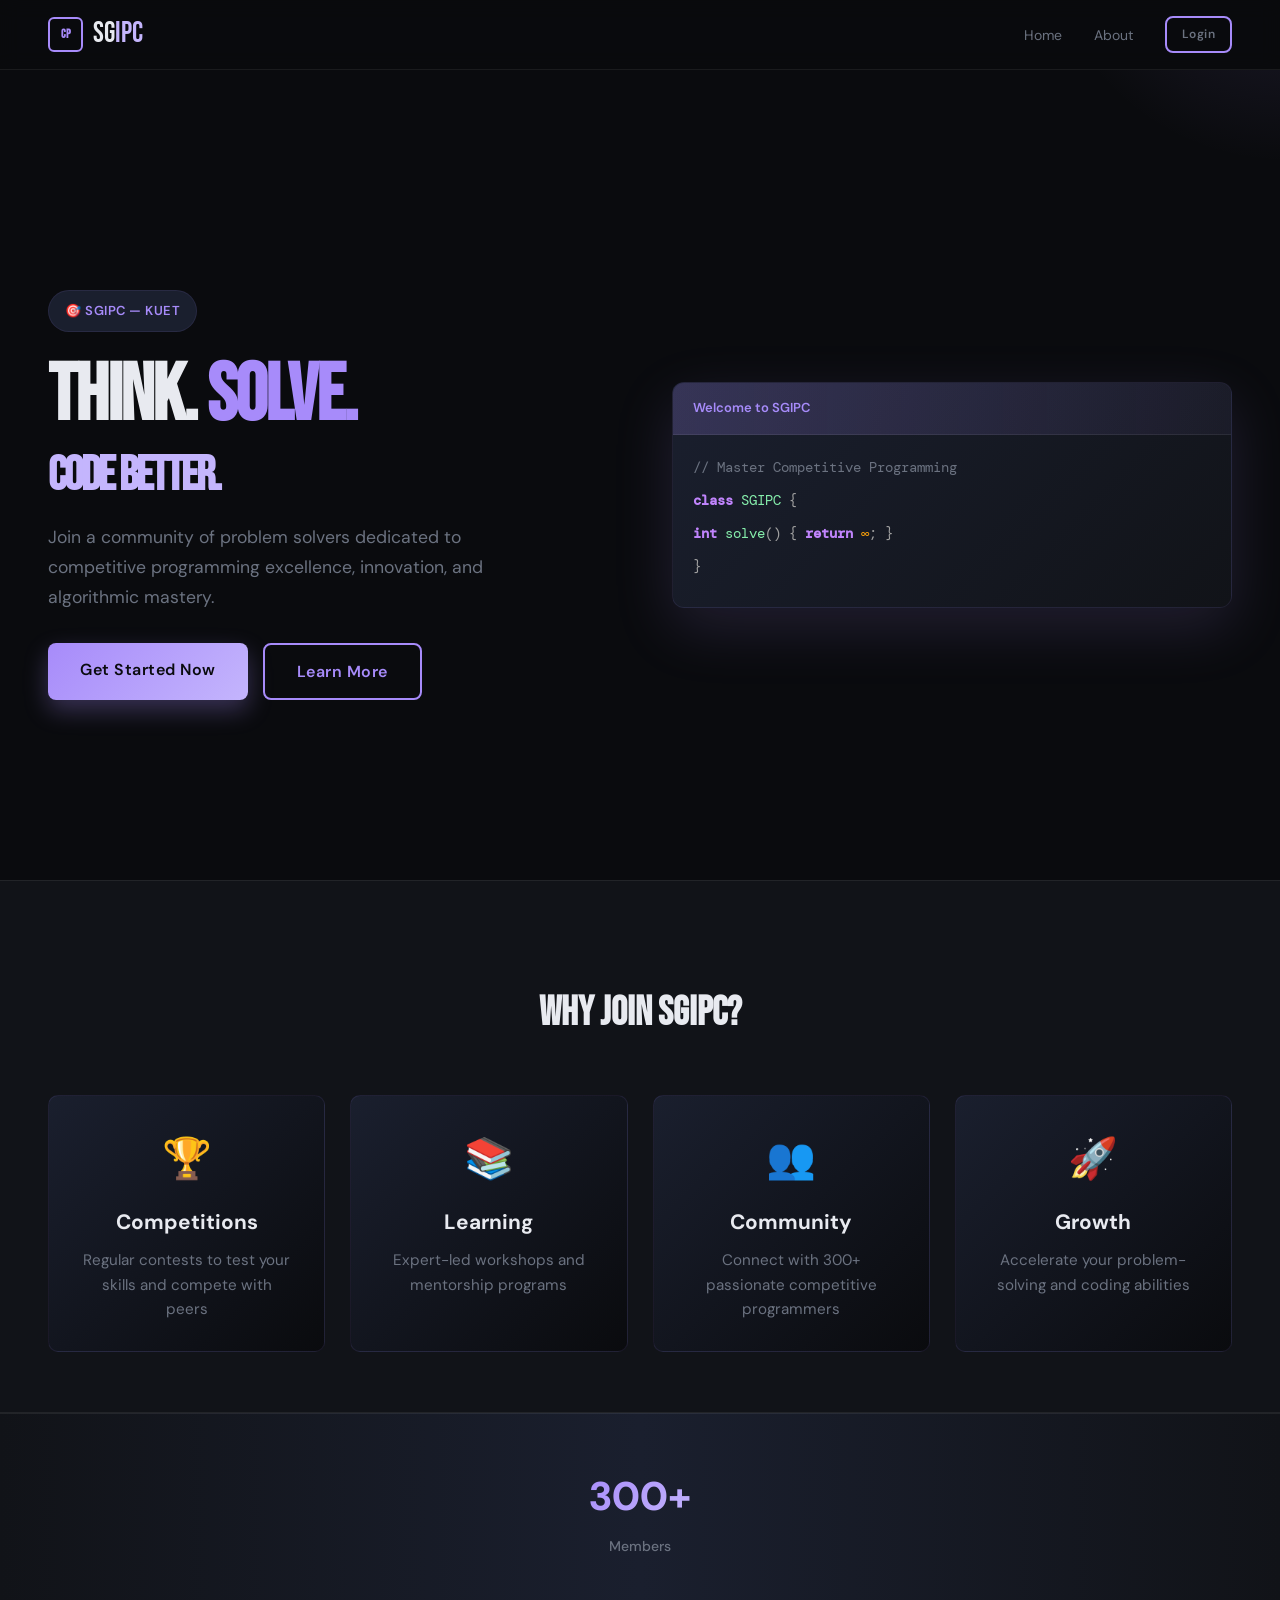
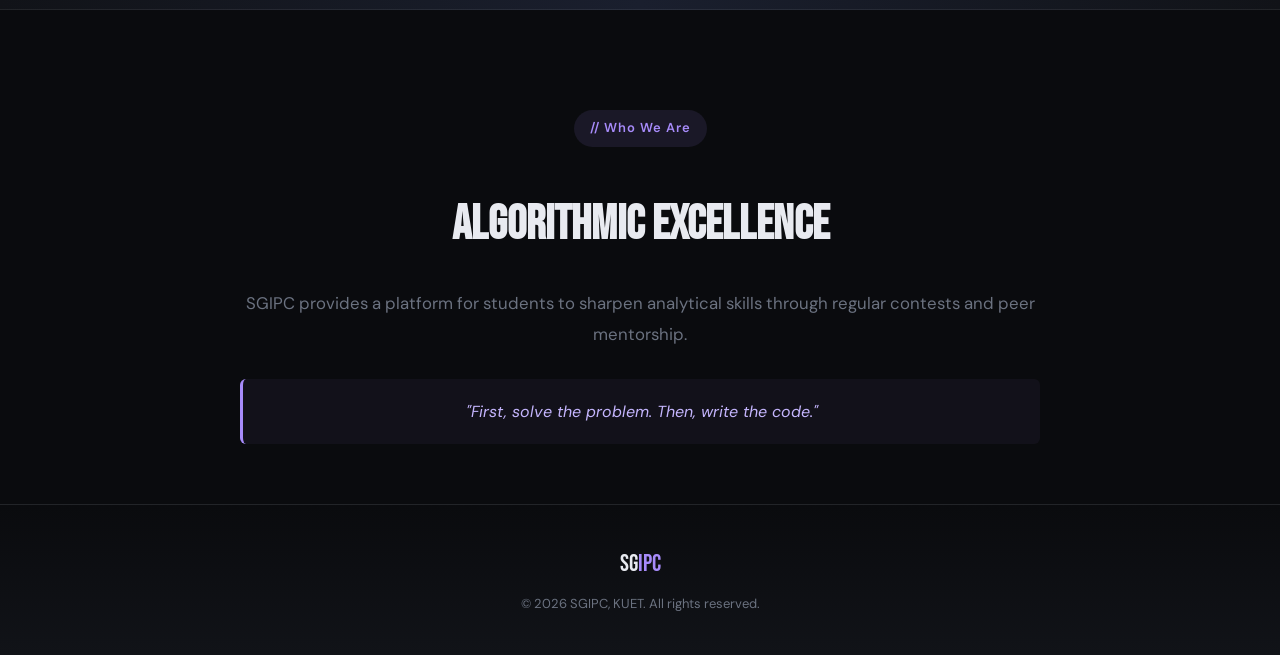
==== index.html @ 1c1005d3 "Home page, Log in Page, Sign up page added. (Make this progress in two weeks, but forget to commit)" ====
<!DOCTYPE html>
<html lang="en">
<head>
  <meta charset="UTF-8" />
  <meta name="viewport" content="width=device-width, initial-scale=1.0" />
  <title>SGIPC – Competitive Programming Club</title>
  <link rel="preconnect" href="https://fonts.googleapis.com" />
  <link rel="preconnect" href="https://fonts.gstatic.com" crossorigin />
  <link href="https://fonts.googleapis.com/css2?family=Bebas+Neue&family=DM+Sans:wght@400;500;700&family=DM+Mono:wght@400;500&display=swap" rel="stylesheet" />
  <link rel="stylesheet" href="style.css">
</head>
<body>

<nav>
  <a href="index.html" class="nav-logo">
    <div class="logo-icon">CP</div>
    <span>SG<span class="acc">IPC</span></span>
  </a>
  <ul class="nav-links">
    <li><a href="#home">Home</a></li>
    <li><a href="#about">About</a></li>
    <li><a href="auth.html" class="btn btn-outline" style="padding:7px 15px; font-size:12px;">Login</a></li>
  </ul>
</nav>

<section id="home" class="hero">
  <div class="hero-content">
    <div class="hero-badge">🎯 SGIPC — KUET </div>
    <h1 class="hero-title">
      Think. <span class="line2">Solve.</span>
      <span class="line3">Code Better.</span>
    </h1>
    <p class="hero-desc">
      Join a community of problem solvers dedicated to competitive programming excellence, innovation, and algorithmic mastery.
    </p>
    <div class="hero-cta">
      <a href="auth.html" class="btn btn-primary btn-lg">Get Started Now</a>
      <a href="#about" class="btn btn-outline btn-lg">Learn More</a>
    </div>
  </div>
  <div class="hero-visual">
    <div class="code-card">
      <div class="code-header">Welcome to SGIPC</div>
      <div class="code-body">
        <div class="code-line"><span class="code-comment">// Master Competitive Programming</span></div>
        <div class="code-line"><span class="code-keyword">class</span> <span class="code-var">SGIPC</span> {</div>
        <div class="code-line">  <span class="code-keyword">int</span> <span class="code-var">solve</span>() { <span class="code-keyword">return</span> <span class="code-num">∞</span>; }</div>
        <div class="code-line">}</div>
      </div>
    </div>
  </div>
</section>

<section class="features">
  <h2>Why Join SGIPC?</h2>
  <div class="feature-grid">
    <div class="feature-card">
      <div class="feature-icon">🏆</div>
      <h3>Competitions</h3>
      <p>Regular contests to test your skills and compete with peers</p>
    </div>
    <div class="feature-card">
      <div class="feature-icon">📚</div>
      <h3>Learning</h3>
      <p>Expert-led workshops and mentorship programs</p>
    </div>
    <div class="feature-card">
      <div class="feature-icon">👥</div>
      <h3>Community</h3>
      <p>Connect with 300+ passionate competitive programmers</p>
    </div>
    <div class="feature-card">
      <div class="feature-icon">🚀</div>
      <h3>Growth</h3>
      <p>Accelerate your problem-solving and coding abilities</p>
    </div>
  </div>
</section>

<div class="stats-bar">
  <div class="stat-item"><span class="stat-num">300+</span><span class="stat-label">Members</span></div>
  
</div>

<section id="about">
  <div class="section-inner">
    <div class="about-text">
      <span class="section-tag">// Who We Are</span>
      <h2 class="section-title">Algorithmic Excellence</h2>
      <p>SGIPC provides a platform for students to sharpen analytical skills through regular contests and peer mentorship.</p>
      <div class="quote-block">"First, solve the problem. Then, write the code."</div>
    </div>
  </div>
</section>

<footer>
  <div class="footer-logo">SG<span>IPC</span></div>
  <p>© 2026 SGIPC, KUET. All rights reserved.</p>
</footer>

</body>
</html>
---- style.css ----
﻿:root {
  --bg: #0a0b0e;
  --bg2: #111318;
  --bg3: #1a1f2e;
  --accent: #a78bfa;
  --accent-light: #c4b5fd;
  --text: #e8eaf0;
  --muted: #6b7280;
  --border: rgba(255,255,255,0.07);
  --border-light: rgba(167,139,250,0.1);
  --font-display: 'Bebas Neue', sans-serif;
  --font-body: 'DM Sans', sans-serif;
  --font-mono: 'DM Mono', monospace;
}

* { box-sizing: border-box; margin: 0; padding: 0; }

html { scroll-behavior: smooth; }

body { background: var(--bg); color: var(--text); font-family: var(--font-body); line-height: 1.6; }

/* Navigation */
nav {
  position: fixed;
  top: 0;
  width: 100%;
  display: flex;
  align-items: center;
  justify-content: space-between;
  padding: 0 3rem;
  height: 70px;
  background: rgba(10, 11, 14, 0.85);
  backdrop-filter: blur(10px);
  z-index: 100;
  border-bottom: 1px solid var(--border);
  transition: all 0.3s ease;
}

nav:hover {
  background: rgba(10, 11, 14, 0.95);
}

.nav-logo {
  font-family: var(--font-display);
  font-size: 1.8rem;
  color: var(--text);
  text-decoration: none;
  display: flex;
  align-items: center;
  gap: 10px;
  transition: 0.3s ease;
}

.nav-logo:hover {
  color: var(--accent);
}

.logo-icon {
  width: 35px;
  height: 35px;
  border: 2px solid var(--accent);
  border-radius: 6px;
  color: var(--accent);
  display: flex;
  align-items: center;
  justify-content: center;
  font-size: 12px;
  font-weight: bold;
}

.acc { color: var(--accent-light); }

.nav-links {
  display: flex;
  gap: 2rem;
  list-style: none;
  align-items: center;
}

.nav-links a {
  color: var(--muted);
  text-decoration: none;
  font-size: 14px;
  transition: all 0.3s ease;
  position: relative;
}

.nav-links a:hover {
  color: var(--accent);
}

.nav-links a:not(.btn)::after {
  content: '';
  position: absolute;
  bottom: -5px;
  left: 0;
  width: 0;
  height: 2px;
  background: var(--accent);
  transition: width 0.3s ease;
}

.nav-links a:not(.btn):hover::after {
  width: 100%;
}

/* Buttons */
.btn {
  padding: 12px 28px;
  border-radius: 8px;
  font-weight: 600;
  text-decoration: none;
  display: inline-block;
  transition: all 0.3s ease;
  cursor: pointer;
  border: none;
  font-size: 15px;
  letter-spacing: 0.5px;
}

.btn-lg {
  padding: 14px 32px;
  font-size: 16px;
}

.btn-primary {
  background: linear-gradient(135deg, var(--accent) 0%, var(--accent-light) 100%);
  color: var(--bg);
  box-shadow: 0 10px 25px rgba(167, 139, 250, 0.3);
}

.btn-primary:hover {
  transform: translateY(-3px);
  box-shadow: 0 15px 35px rgba(167, 139, 250, 0.4);
}

.btn-outline {
  border: 2px solid var(--accent);
  color: var(--accent);
  background: transparent;
}

.btn-outline:hover {
  background: rgba(167, 139, 250, 0.1);
  transform: translateY(-3px);
}

.btn:active {
  transform: translateY(-1px);
}

/* Sections */
section { padding: 100px 3rem 60px; }

.hero {
  margin-top: 70px;
}

.hero {
  min-height: 90vh;
  display: grid;
  grid-template-columns: 1fr 1fr;
  align-items: center;
  gap: 4rem;
  position: relative;
  overflow: hidden;
}

.hero::before {
  content: '';
  position: absolute;
  top: -50%;
  right: -20%;
  width: 500px;
  height: 500px;
  background: radial-gradient(circle, rgba(167,139,250,0.15) 0%, transparent 70%);
  border-radius: 50%;
  pointer-events: none;
}

.hero-content {
  z-index: 1;
  max-width: 500px;
}

.hero-badge {
  display: inline-block;
  background: var(--bg3);
  border: 1px solid var(--border-light);
  color: var(--accent);
  padding: 10px 16px;
  border-radius: 30px;
  font-size: 13px;
  font-weight: 600;
  margin-bottom: 20px;
  letter-spacing: 0.5px;
}

.hero-title {
  font-family: var(--font-display);
  font-size: 5rem;
  line-height: 1.1;
  margin-bottom: 20px;
  letter-spacing: -2px;
}

.line2 { color: var(--accent); }

.line3 {
  color: var(--accent-light);
  font-size: 3rem;
  display: block;
  margin-top: 10px;
}

.hero-desc {
  font-size: 1.1rem;
  color: var(--muted);
  margin: 20px 0 30px;
  line-height: 1.7;
}

.hero-cta {
  display: flex;
  gap: 15px;
  flex-wrap: wrap;
}

.hero-visual {
  z-index: 1;
  perspective: 1000px;
}

.code-card {
  background: linear-gradient(135deg, var(--bg3) 0%, var(--bg2) 100%);
  border: 1px solid var(--border-light);
  border-radius: 12px;
  overflow: hidden;
  box-shadow: 0 20px 60px rgba(167, 139, 250, 0.15);
  transform: translateY(0);
  transition: transform 0.3s ease, box-shadow 0.3s ease;
}

.code-card:hover {
  transform: translateY(-10px);
  box-shadow: 0 30px 80px rgba(167, 139, 250, 0.25);
}

.code-header {
  background: linear-gradient(90deg, rgba(167,139,250,0.2) 0%, rgba(167,139,250,0.05) 100%);
  padding: 15px 20px;
  font-weight: 600;
  color: var(--accent);
  font-size: 13px;
  border-bottom: 1px solid var(--border);
}

.code-body {
  padding: 20px;
  font-family: var(--font-mono);
  font-size: 14px;
  color: #a1a1a1;
  line-height: 1.8;
}

.code-line {
  margin-bottom: 8px;
}

.code-comment { color: #6b7280; }
.code-keyword { color: #c084fc; font-weight: 600; }
.code-var { color: #86efac; }
.code-num { color: #f59e0b; }

/* Features Section */
.features {
  background: var(--bg2);
  border-top: 1px solid var(--border);
  border-bottom: 1px solid var(--border);
}

.features h2 {
  font-family: var(--font-display);
  font-size: 2.5rem;
  text-align: center;
  margin-bottom: 50px;
  color: var(--text);
}

.feature-grid {
  display: grid;
  grid-template-columns: repeat(auto-fit, minmax(250px, 1fr));
  gap: 25px;
  max-width: 1200px;
  margin: 0 auto;
}

.feature-card {
  background: linear-gradient(135deg, var(--bg3) 0%, var(--bg) 100%);
  border: 1px solid var(--border-light);
  padding: 30px;
  border-radius: 10px;
  text-align: center;
  transition: all 0.3s ease;
  cursor: pointer;
}

.feature-card:hover {
  transform: translateY(-8px);
  border-color: var(--accent);
  box-shadow: 0 15px 40px rgba(167, 139, 250, 0.2);
}

.feature-icon {
  font-size: 2.5rem;
  margin-bottom: 15px;
  display: block;
}

.feature-card h3 {
  font-size: 1.3rem;
  margin-bottom: 10px;
  color: var(--text);
}

.feature-card p {
  color: var(--muted);
  font-size: 0.95rem;
  line-height: 1.6;
}

.stats-bar {
  display: flex;
  justify-content: center;
  gap: 4rem;
  padding: 50px 0;
  background: linear-gradient(90deg, var(--bg2) 0%, var(--bg3) 50%, var(--bg2) 100%);
  border-top: 1px solid var(--border);
  border-bottom: 1px solid var(--border);
  margin: 0 !important;
}

.stat-item {
  text-align: center;
}

.stat-num {
  display: block;
  font-size: 2.5rem;
  font-weight: 800;
  background: linear-gradient(135deg, var(--accent) 0%, var(--accent-light) 100%);
  -webkit-background-clip: text;
  -webkit-text-fill-color: transparent;
  background-clip: text;
  margin-bottom: 5px;
}

.stat-label {
  font-size: 14px;
  color: var(--muted);
  font-weight: 500;
}

.section-inner {
  max-width: 800px;
  margin: 0 auto;
}

.about-text {
  text-align: center;
}

.section-tag {
  color: var(--accent);
  font-size: 13px;
  font-weight: 600;
  letter-spacing: 1px;
  display: inline-block;
  padding: 8px 16px;
  background: rgba(167, 139, 250, 0.1);
  border-radius: 20px;
  margin-bottom: 20px;
}

.section-title {
  font-family: var(--font-display);
  font-size: 3rem;
  margin: 20px 0 25px;
  color: var(--text);
}

.about-text p {
  font-size: 1.05rem;
  color: var(--muted);
  line-height: 1.8;
  margin-bottom: 25px;
}

.quote-block {
  font-style: italic;
  color: var(--accent-light);
  margin-top: 30px;
  padding: 20px;
  border-left: 3px solid var(--accent);
  background: rgba(167, 139, 250, 0.05);
  border-radius: 6px;
}

/* Forms */
input { width: 100%; padding: 12px; background: var(--bg); border: 1px solid var(--border); border-radius: 6px; color: var(--text); outline: none; }
input:focus { border-color: var(--accent); }

/* Footer */
footer {
  padding: 40px;
  text-align: center;
  border-top: 1px solid var(--border);
  font-size: 13px;
  color: var(--muted);
  background: linear-gradient(180deg, var(--bg) 0%, var(--bg2) 100%);
}

.footer-logo {
  font-family: var(--font-display);
  font-size: 1.5rem;
  color: var(--text);
  margin-bottom: 10px;
}

footer span { color: var(--accent); }

footer p {
  margin-top: 10px;
}

/* Responsive */
@media (max-width: 768px) {
  .nav-links { display: none; }
  
  .hero {
    grid-template-columns: 1fr;
    min-height: auto;
    padding: 80px 3rem 60px;
    gap: 2rem;
  }
  
  .hero::before {
    opacity: 0.5;
  }
  
  .hero-title {
    font-size: 2.5rem;
  }
  
  .line3 {
    font-size: 1.5rem;
  }
  
  .hero-cta {
    flex-direction: column;
  }
  
  .btn-lg {
    width: 100%;
    text-align: center;
  }
  
  .feature-grid {
    grid-template-columns: 1fr;
    gap: 20px;
  }
  
  .stats-bar {
    flex-direction: column;
    gap: 2rem;
  }
  
  .features h2 {
    font-size: 1.8rem;
    margin-bottom: 30px;
  }
  
  .section-title {
    font-size: 2rem;
  }
}

/* Animations */
@keyframes fadeInUp {
  from {
    opacity: 0;
    transform: translateY(30px);
  }
  to {
    opacity: 1;
    transform: translateY(0);
  }
}

@keyframes slideInLeft {
  from {
    opacity: 0;
    transform: translateX(-50px);
  }
  to {
    opacity: 1;
    transform: translateX(0);
  }
}

@keyframes slideInRight {
  from {
    opacity: 0;
    transform: translateX(50px);
  }
  to {
    opacity: 1;
    transform: translateX(0);
  }
}

.hero-content {
  animation: slideInLeft 0.8s ease-out;
}

.hero-visual {
  animation: slideInRight 0.8s ease-out 0.2s both;
}

.feature-card {
  animation: fadeInUp 0.6s ease-out both;
}

.feature-card:nth-child(1) { animation-delay: 0.1s; }
.feature-card:nth-child(2) { animation-delay: 0.2s; }
.feature-card:nth-child(3) { animation-delay: 0.3s; }
.feature-card:nth-child(4) { animation-delay: 0.4s; }
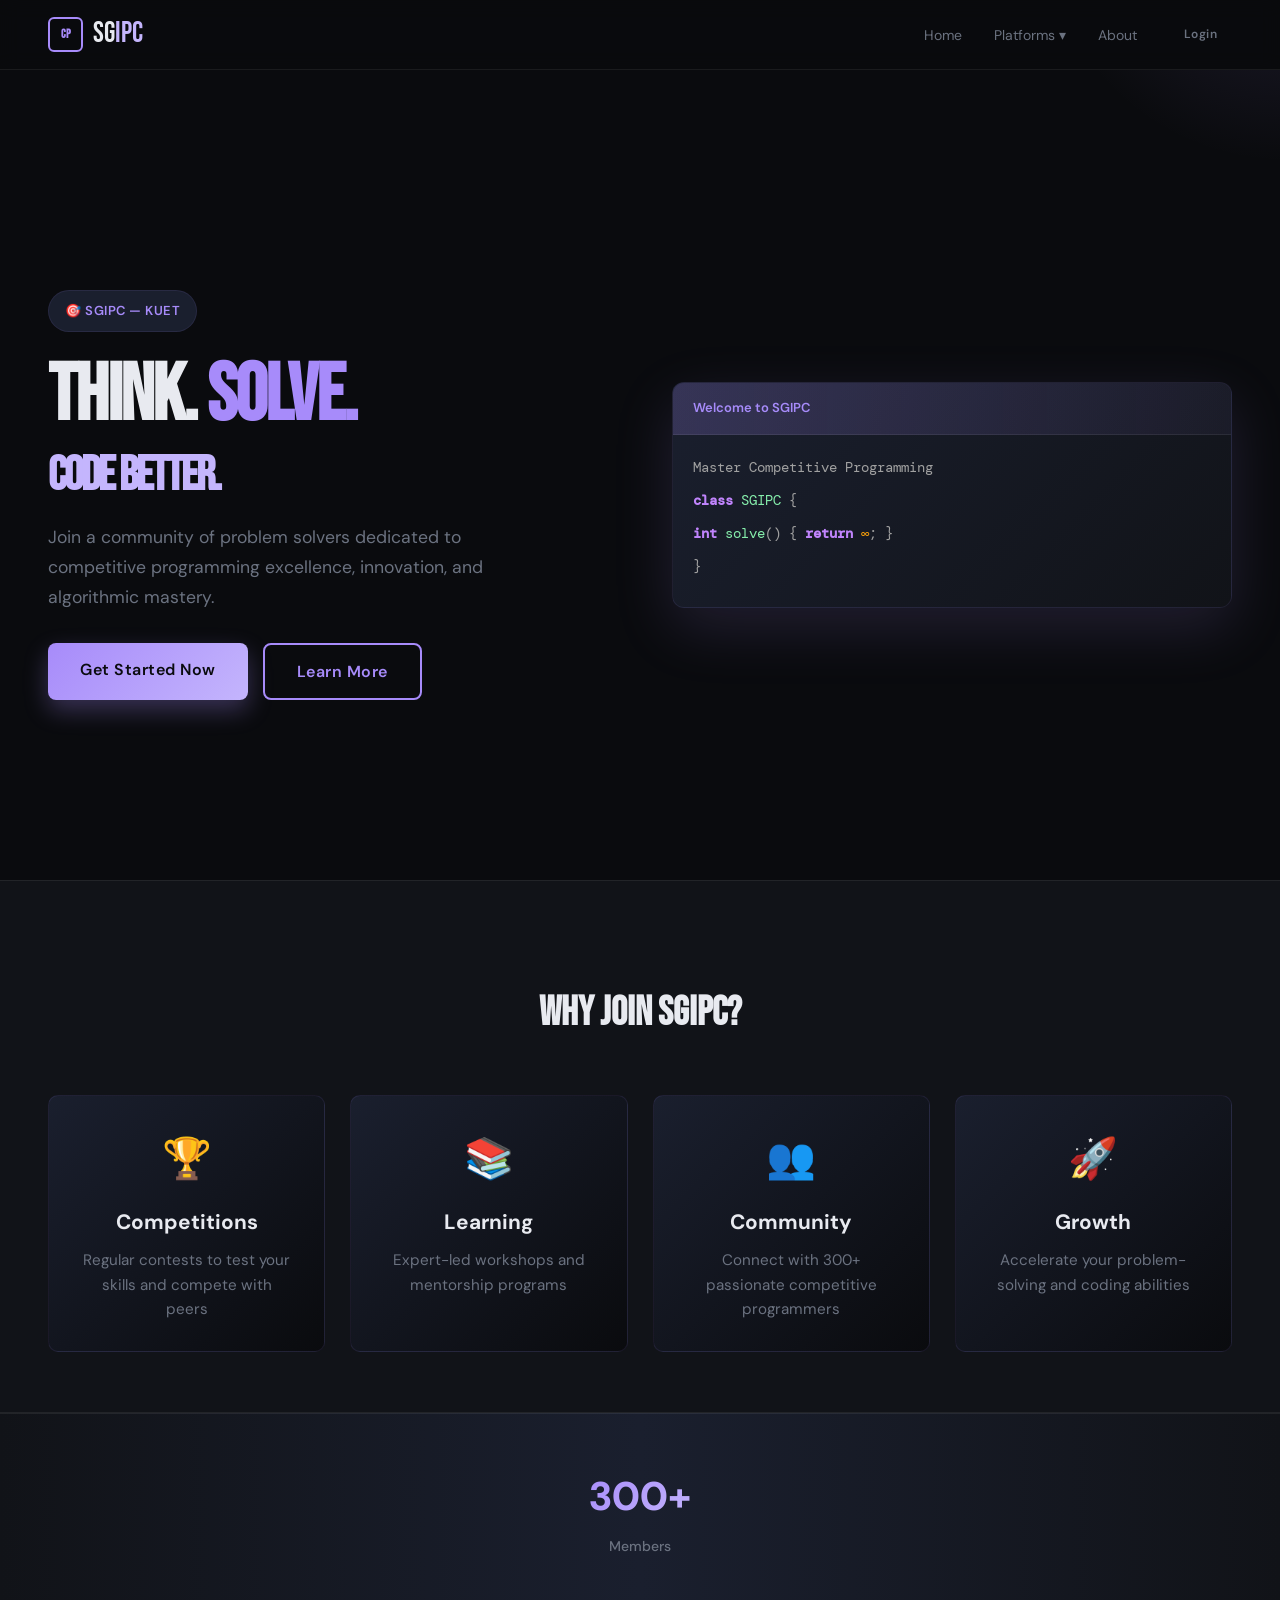
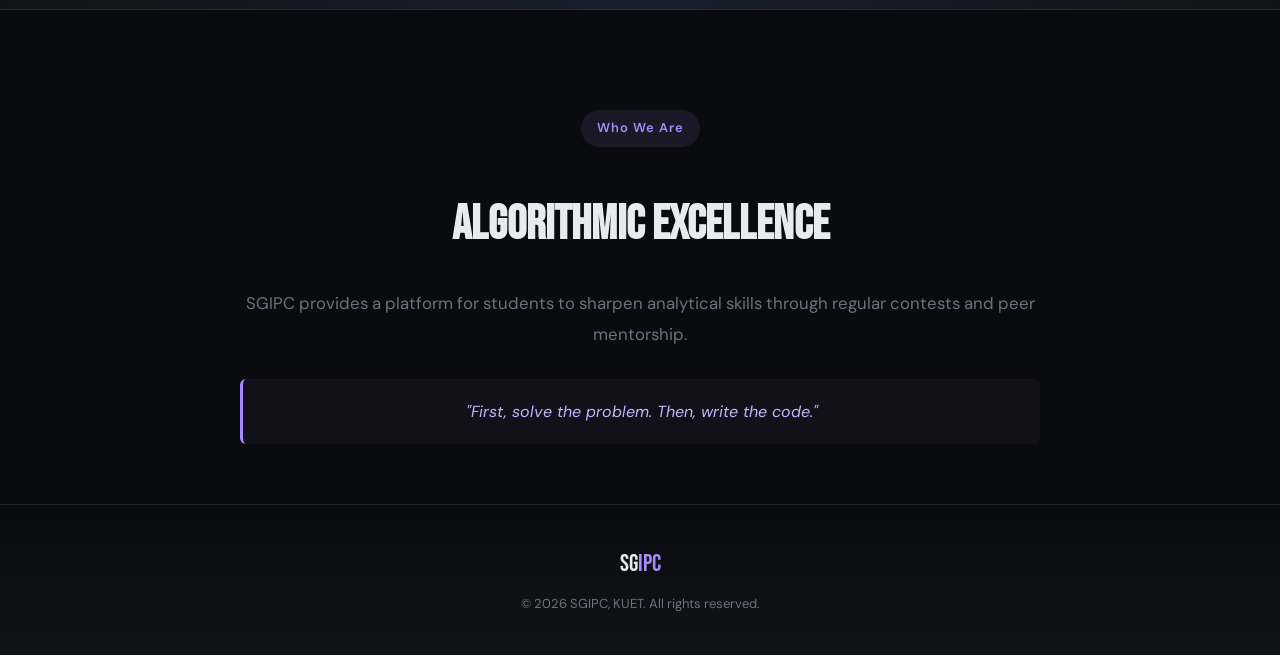
==== commit 686f01d5: "Add a Platform option Co-authored-by: Copilot <copilot@github.com>" ====
--- a/index.html
+++ b/index.html
@@ -18,6 +18,17 @@
   </a>
   <ul class="nav-links">
     <li><a href="#home">Home</a></li>
+    <li class="nav-item-dropdown">
+      <button class="dropdown-toggle">Platforms ▾</button>
+      <div class="dropdown-menu">
+        <a href="https://codeforces.com" target="_blank" rel="noreferrer noopener">Codeforces</a>
+        <a href="https://vjudge.net" target="_blank" rel="noreferrer noopener">VJudge</a>
+        <a href="https://cses.fi" target="_blank" rel="noreferrer noopener">CSES</a>
+        <a href="https://atcoder.jp" target="_blank" rel="noreferrer noopener">AtCoder</a>
+        <a href="https://www.codechef.com" target="_blank" rel="noreferrer noopener">CodeChef</a>
+        <a href="https://www.hackerrank.com" target="_blank" rel="noreferrer noopener">HackerRank</a>
+      </div>
+    </li>
     <li><a href="#about">About</a></li>
     <li><a href="auth.html" class="btn btn-outline" style="padding:7px 15px; font-size:12px;">Login</a></li>
   </ul>
@@ -42,7 +53,7 @@
     <div class="code-card">
       <div class="code-header">Welcome to SGIPC</div>
       <div class="code-body">
-        <div class="code-line"><span class="code-comment">// Master Competitive Programming</span></div>
+        <div class="code-line">Master Competitive Programming</div>
         <div class="code-line"><span class="code-keyword">class</span> <span class="code-var">SGIPC</span> {</div>
         <div class="code-line">  <span class="code-keyword">int</span> <span class="code-var">solve</span>() { <span class="code-keyword">return</span> <span class="code-num">∞</span>; }</div>
         <div class="code-line">}</div>
@@ -85,7 +96,7 @@
 <section id="about">
   <div class="section-inner">
     <div class="about-text">
-      <span class="section-tag">// Who We Are</span>
+      <span class="section-tag">Who We Are</span>
       <h2 class="section-title">Algorithmic Excellence</h2>
       <p>SGIPC provides a platform for students to sharpen analytical skills through regular contests and peer mentorship.</p>
       <div class="quote-block">"First, solve the problem. Then, write the code."</div>
--- a/style.css
+++ b/style.css
@@ -19,7 +19,6 @@
 
 body { background: var(--bg); color: var(--text); font-family: var(--font-body); line-height: 1.6; }
 
-/* Navigation */
 nav {
   position: fixed;
   top: 0;
@@ -75,18 +74,59 @@
   gap: 2rem;
   list-style: none;
   align-items: center;
-}
-
-.nav-links a {
+  position: relative;
+}
+
+.nav-links a,
+.nav-links .dropdown-toggle {
   color: var(--muted);
   text-decoration: none;
   font-size: 14px;
   transition: all 0.3s ease;
   position: relative;
-}
-
+  background: none;
+  border: none;
+  cursor: pointer;
+  font-family: var(--font-body);
+}
+
+.nav-links .dropdown-toggle:hover,
 .nav-links a:hover {
   color: var(--accent);
+}
+
+.nav-item-dropdown {
+  position: relative;
+}
+
+.dropdown-menu {
+  display: none;
+  position: absolute;
+  top: 120%;
+  left: 0;
+  min-width: 180px;
+  background: rgba(17, 19, 24, 0.95);
+  border: 1px solid rgba(255,255,255,0.08);
+  border-radius: 12px;
+  padding: 0.5rem 0;
+  box-shadow: 0 20px 50px rgba(0,0,0,0.25);
+  z-index: 100;
+}
+
+.dropdown-menu a {
+  display: block;
+  padding: 0.75rem 1rem;
+  color: var(--text);
+  font-size: 14px;
+}
+
+.dropdown-menu a:hover {
+  background: rgba(167, 139, 250, 0.08);
+  color: var(--accent);
+}
+
+.nav-item-dropdown:hover .dropdown-menu {
+  display: block;
 }
 
 .nav-links a:not(.btn)::after {
@@ -100,11 +140,25 @@
   transition: width 0.3s ease;
 }
 
+.nav-links a:hover {
+  color: var(--accent);
+}
+
+.nav-links a:not(.btn)::after {
+  content: '';
+  position: absolute;
+  bottom: -5px;
+  left: 0;
+  width: 0;
+  height: 2px;
+  background: var(--accent);
+  transition: width 0.3s ease;
+}
+
 .nav-links a:not(.btn):hover::after {
   width: 100%;
 }
 
-/* Buttons */
 .btn {
   padding: 12px 28px;
   border-radius: 8px;
@@ -149,7 +203,6 @@
   transform: translateY(-1px);
 }
 
-/* Sections */
 section { padding: 100px 3rem 60px; }
 
 .hero {
@@ -272,7 +325,6 @@
 .code-var { color: #86efac; }
 .code-num { color: #f59e0b; }
 
-/* Features Section */
 .features {
   background: var(--bg2);
   border-top: 1px solid var(--border);
@@ -406,11 +458,9 @@
   border-radius: 6px;
 }
 
-/* Forms */
 input { width: 100%; padding: 12px; background: var(--bg); border: 1px solid var(--border); border-radius: 6px; color: var(--text); outline: none; }
 input:focus { border-color: var(--accent); }
 
-/* Footer */
 footer {
   padding: 40px;
   text-align: center;
@@ -433,7 +483,6 @@
   margin-top: 10px;
 }
 
-/* Responsive */
 @media (max-width: 768px) {
   .nav-links { display: none; }
   
@@ -485,7 +534,6 @@
   }
 }
 
-/* Animations */
 @keyframes fadeInUp {
   from {
     opacity: 0;
